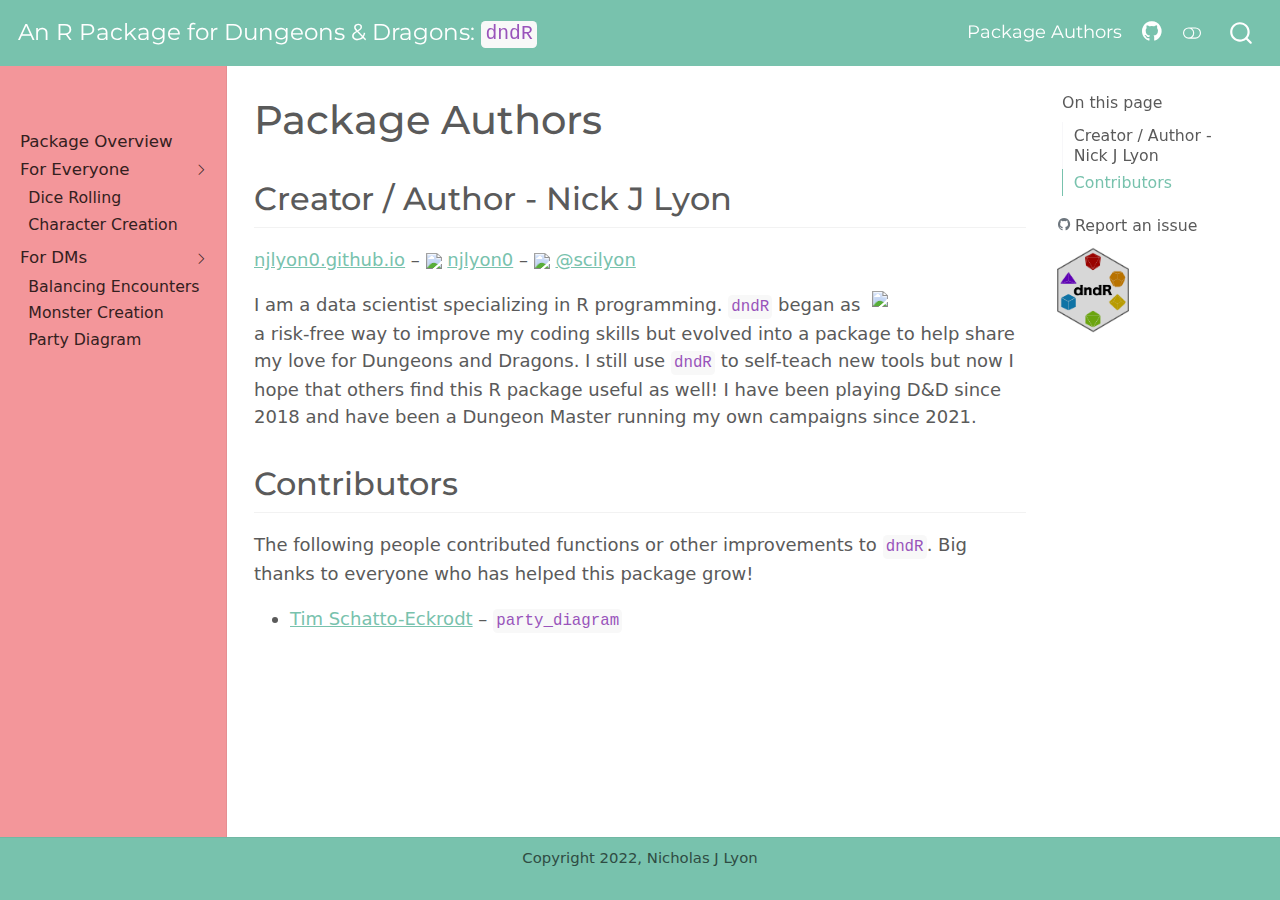
==== docs/authors.html @ 75fddccf "Created an 'authors' page and rendered the website with it included (in the navbar)" ====
<!DOCTYPE html>
<html xmlns="http://www.w3.org/1999/xhtml" lang="en" xml:lang="en"><head>

<meta charset="utf-8">
<meta name="generator" content="quarto-1.0.37">

<meta name="viewport" content="width=device-width, initial-scale=1.0, user-scalable=yes">


<title>An R Package for Dungeons &amp; Dragons: dndR - Package Authors</title>
<style>
code{white-space: pre-wrap;}
span.smallcaps{font-variant: small-caps;}
span.underline{text-decoration: underline;}
div.column{display: inline-block; vertical-align: top; width: 50%;}
div.hanging-indent{margin-left: 1.5em; text-indent: -1.5em;}
ul.task-list{list-style: none;}
</style>


<script src="site_libs/quarto-nav/quarto-nav.js"></script>
<script src="site_libs/quarto-nav/headroom.min.js"></script>
<script src="site_libs/clipboard/clipboard.min.js"></script>
<script src="site_libs/quarto-search/autocomplete.umd.js"></script>
<script src="site_libs/quarto-search/fuse.min.js"></script>
<script src="site_libs/quarto-search/quarto-search.js"></script>
<meta name="quarto:offset" content="./">
<link href="./images/dndR_hex.png" rel="icon" type="image/png">
<script src="site_libs/quarto-html/quarto.js"></script>
<script src="site_libs/quarto-html/popper.min.js"></script>
<script src="site_libs/quarto-html/tippy.umd.min.js"></script>
<script src="site_libs/quarto-html/anchor.min.js"></script>
<link href="site_libs/quarto-html/tippy.css" rel="stylesheet">
<link href="site_libs/quarto-html/quarto-syntax-highlighting.css" rel="stylesheet" class="quarto-color-scheme" id="quarto-text-highlighting-styles">
<link href="site_libs/quarto-html/quarto-syntax-highlighting-dark.css" rel="prefetch" class="quarto-color-scheme quarto-color-alternate" id="quarto-text-highlighting-styles">
<script src="site_libs/bootstrap/bootstrap.min.js"></script>
<link href="site_libs/bootstrap/bootstrap-icons.css" rel="stylesheet">
<link href="site_libs/bootstrap/bootstrap.min.css" rel="stylesheet" class="quarto-color-scheme" id="quarto-bootstrap" data-mode="light">
<link href="site_libs/bootstrap/bootstrap-dark.min.css" rel="prefetch" class="quarto-color-scheme quarto-color-alternate" id="quarto-bootstrap" data-mode="dark">
<script id="quarto-search-options" type="application/json">{
  "location": "navbar",
  "copy-button": false,
  "collapse-after": 3,
  "panel-placement": "end",
  "type": "overlay",
  "limit": 20,
  "language": {
    "search-no-results-text": "No results",
    "search-matching-documents-text": "matching documents",
    "search-copy-link-title": "Copy link to search",
    "search-hide-matches-text": "Hide additional matches",
    "search-more-match-text": "more match in this document",
    "search-more-matches-text": "more matches in this document",
    "search-clear-button-title": "Clear",
    "search-detached-cancel-button-title": "Cancel",
    "search-submit-button-title": "Submit"
  }
}</script>


<link rel="stylesheet" href="styles.css">
<meta name="twitter:title" content="An R Package for Dungeons &amp; Dragons: dndR - Package Authors">
<meta name="twitter:description" content="njlyon0.github.io –  njlyon0 –  @scilyon">
<meta name="twitter:card" content="summary">
</head>

<body class="nav-sidebar docked nav-fixed">

<div id="quarto-search-results"></div>
  <header id="quarto-header" class="headroom fixed-top">
    <nav class="navbar navbar-expand-lg navbar-dark ">
      <div class="navbar-container container-fluid">
      <a class="navbar-brand" href="./index.html">
    <span class="navbar-title">An R Package for Dungeons &amp; Dragons: <code>dndR</code></span>
  </a>
          <button class="navbar-toggler" type="button" data-bs-toggle="collapse" data-bs-target="#navbarCollapse" aria-controls="navbarCollapse" aria-expanded="false" aria-label="Toggle navigation" onclick="if (window.quartoToggleHeadroom) { window.quartoToggleHeadroom(); }">
  <span class="navbar-toggler-icon"></span>
</button>
          <div class="collapse navbar-collapse" id="navbarCollapse">
            <ul class="navbar-nav navbar-nav-scroll ms-auto">
  <li class="nav-item">
    <a class="nav-link active" href="./authors.html" aria-current="page">Package Authors</a>
  </li>  
  <li class="nav-item compact">
    <a class="nav-link" href="https://github.com/njlyon0/dndR"><i class="bi bi-github" role="img">
</i> 
 </a>
  </li>  
</ul>
              <div class="quarto-toggle-container">
                  <a href="" class="quarto-color-scheme-toggle nav-link" onclick="window.quartoToggleColorScheme(); return false;" title="Toggle dark mode"><i class="bi"></i></a>
              </div>
              <div id="quarto-search" class="" title="Search"></div>
          </div> <!-- /navcollapse -->
      </div> <!-- /container-fluid -->
    </nav>
  <nav class="quarto-secondary-nav" data-bs-toggle="collapse" data-bs-target="#quarto-sidebar" aria-controls="quarto-sidebar" aria-expanded="false" aria-label="Toggle sidebar navigation" onclick="if (window.quartoToggleHeadroom) { window.quartoToggleHeadroom(); }">
    <div class="container-fluid d-flex justify-content-between">
      <h1 class="quarto-secondary-nav-title">Package Authors</h1>
      <button type="button" class="quarto-btn-toggle btn" aria-label="Show secondary navigation">
        <i class="bi bi-chevron-right"></i>
      </button>
    </div>
  </nav>
</header>
<!-- content -->
<div id="quarto-content" class="quarto-container page-columns page-rows-contents page-layout-article page-navbar">
<!-- sidebar -->
  <nav id="quarto-sidebar" class="sidebar collapse sidebar-navigation docked overflow-auto">
      <div class="mt-2 flex-shrink-0 align-items-center">
        <div class="sidebar-search">
        <div id="quarto-search" class="" title="Search"></div>
        </div>
      </div>
    <div class="sidebar-menu-container"> 
    <ul class="list-unstyled mt-1">
        <li class="sidebar-item">
  <div class="sidebar-item-container"> 
  <a href="./index.html" class="sidebar-item-text sidebar-link">Package Overview</a>
  </div>
</li>
        <li class="sidebar-item sidebar-item-section">
      <div class="sidebar-item-container"> 
            <a class="sidebar-item-text sidebar-link text-start" data-bs-toggle="collapse" data-bs-target="#quarto-sidebar-section-1" aria-expanded="true">For Everyone</a>
          <a class="sidebar-item-toggle text-start" data-bs-toggle="collapse" data-bs-target="#quarto-sidebar-section-1" aria-expanded="true">
            <i class="bi bi-chevron-right ms-2"></i>
          </a> 
      </div>
      <ul id="quarto-sidebar-section-1" class="collapse list-unstyled sidebar-section depth1 show">  
          <li class="sidebar-item">
  <div class="sidebar-item-container"> 
  <a href="./dice.html" class="sidebar-item-text sidebar-link">Dice Rolling</a>
  </div>
</li>
          <li class="sidebar-item">
  <div class="sidebar-item-container"> 
  <a href="./create-characters.html" class="sidebar-item-text sidebar-link">Character Creation</a>
  </div>
</li>
      </ul>
  </li>
        <li class="sidebar-item sidebar-item-section">
      <div class="sidebar-item-container"> 
            <a class="sidebar-item-text sidebar-link text-start" data-bs-toggle="collapse" data-bs-target="#quarto-sidebar-section-2" aria-expanded="true">For DMs</a>
          <a class="sidebar-item-toggle text-start" data-bs-toggle="collapse" data-bs-target="#quarto-sidebar-section-2" aria-expanded="true">
            <i class="bi bi-chevron-right ms-2"></i>
          </a> 
      </div>
      <ul id="quarto-sidebar-section-2" class="collapse list-unstyled sidebar-section depth1 show">  
          <li class="sidebar-item">
  <div class="sidebar-item-container"> 
  <a href="./encounter-balance.html" class="sidebar-item-text sidebar-link">Balancing Encounters</a>
  </div>
</li>
          <li class="sidebar-item">
  <div class="sidebar-item-container"> 
  <a href="./create-monsters.html" class="sidebar-item-text sidebar-link">Monster Creation</a>
  </div>
</li>
          <li class="sidebar-item">
  <div class="sidebar-item-container"> 
  <a href="./party_diagram.html" class="sidebar-item-text sidebar-link">Party Diagram</a>
  </div>
</li>
      </ul>
  </li>
    </ul>
    </div>
</nav>
<!-- margin-sidebar -->
    <div id="quarto-margin-sidebar" class="sidebar margin-sidebar">
        <nav id="TOC" role="doc-toc">
    <h2 id="toc-title">On this page</h2>
   
  <ul>
  <li><a href="#creator-author---nick-j-lyon" id="toc-creator-author---nick-j-lyon" class="nav-link active" data-scroll-target="#creator-author---nick-j-lyon">Creator / Author - Nick J Lyon</a></li>
  <li><a href="#contributors" id="toc-contributors" class="nav-link" data-scroll-target="#contributors">Contributors</a></li>
  </ul>
<div class="toc-actions"><div><i class="bi bi-github"></i></div><div class="action-links"><p><a href="https://github.com/njlyon0/dndR/issues/new" class="toc-action">Report an issue</a></p></div></div></nav>
    <div class="quarto-margin-footer"><div class="margin-footer-item">
<p><img src="images/dndR_hex.png" width="40%"></p>
</div></div></div>
<!-- main -->
<main class="content" id="quarto-document-content">

<header id="title-block-header" class="quarto-title-block default">
<div class="quarto-title">
<h1 class="title d-none d-lg-block">Package Authors</h1>
</div>



<div class="quarto-title-meta">

    
    
  </div>
  

</header>

<section id="creator-author---nick-j-lyon" class="level2">
<h2 class="anchored" data-anchor-id="creator-author---nick-j-lyon">Creator / Author - Nick J Lyon</h2>
<p><a href="https://njlyon0.github.io/">njlyon0.github.io</a> – <img src="images/github.png" width="2%"> <a href="https://github.com/njlyon0">njlyon0</a> – <img src="images/twitter.png" width="2%"> <a href="https://twitter.com/scilyon">@scilyon</a></p>
<p><img src="images/nlyon.png" align="right" width="20%"></p>
<p>I am a data scientist specializing in R programming. <code>dndR</code> began as a risk-free way to improve my coding skills but evolved into a package to help share my love for Dungeons and Dragons. I still use <code>dndR</code> to self-teach new tools but now I hope that others find this R package useful as well! I have been playing D&amp;D since 2018 and have been a Dungeon Master running my own campaigns since 2021.</p>
</section>
<section id="contributors" class="level2">
<h2 class="anchored" data-anchor-id="contributors">Contributors</h2>
<p>The following people contributed functions or other improvements to <code>dndR</code>. Big thanks to everyone who has helped this package grow!</p>
<ul>
<li><a href="https://kudusch.de/">Tim Schatto-Eckrodt</a> – <code>party_diagram</code></li>
</ul>


</section>

</main> <!-- /main -->
<script id="quarto-html-after-body" type="application/javascript">
window.document.addEventListener("DOMContentLoaded", function (event) {
  const toggleBodyColorMode = (bsSheetEl) => {
    const mode = bsSheetEl.getAttribute("data-mode");
    const bodyEl = window.document.querySelector("body");
    if (mode === "dark") {
      bodyEl.classList.add("quarto-dark");
      bodyEl.classList.remove("quarto-light");
    } else {
      bodyEl.classList.add("quarto-light");
      bodyEl.classList.remove("quarto-dark");
    }
  }
  const toggleBodyColorPrimary = () => {
    const bsSheetEl = window.document.querySelector("link#quarto-bootstrap");
    if (bsSheetEl) {
      toggleBodyColorMode(bsSheetEl);
    }
  }
  toggleBodyColorPrimary();  
  const disableStylesheet = (stylesheets) => {
    for (let i=0; i < stylesheets.length; i++) {
      const stylesheet = stylesheets[i];
      stylesheet.rel = 'prefetch';
    }
  }
  const enableStylesheet = (stylesheets) => {
    for (let i=0; i < stylesheets.length; i++) {
      const stylesheet = stylesheets[i];
      stylesheet.rel = 'stylesheet';
    }
  }
  const manageTransitions = (selector, allowTransitions) => {
    const els = window.document.querySelectorAll(selector);
    for (let i=0; i < els.length; i++) {
      const el = els[i];
      if (allowTransitions) {
        el.classList.remove('notransition');
      } else {
        el.classList.add('notransition');
      }
    }
  }
  const toggleColorMode = (alternate) => {
    // Switch the stylesheets
    const alternateStylesheets = window.document.querySelectorAll('link.quarto-color-scheme.quarto-color-alternate');
    manageTransitions('#quarto-margin-sidebar .nav-link', false);
    if (alternate) {
      enableStylesheet(alternateStylesheets);
      for (const sheetNode of alternateStylesheets) {
        if (sheetNode.id === "quarto-bootstrap") {
          toggleBodyColorMode(sheetNode);
        }
      }
    } else {
      disableStylesheet(alternateStylesheets);
      toggleBodyColorPrimary();
    }
    manageTransitions('#quarto-margin-sidebar .nav-link', true);
    // Switch the toggles
    const toggles = window.document.querySelectorAll('.quarto-color-scheme-toggle');
    for (let i=0; i < toggles.length; i++) {
      const toggle = toggles[i];
      if (toggle) {
        if (alternate) {
          toggle.classList.add("alternate");     
        } else {
          toggle.classList.remove("alternate");
        }
      }
    }
  }
  const isFileUrl = () => { 
    return window.location.protocol === 'file:';
  }
  const hasAlternateSentinel = () => {  
    let styleSentinel = getColorSchemeSentinel();
    if (styleSentinel !== null) {
      return styleSentinel === "alternate";
    } else {
      return false;
    }
  }
  const setStyleSentinel = (alternate) => {
    const value = alternate ? "alternate" : "default";
    if (!isFileUrl()) {
      window.localStorage.setItem("quarto-color-scheme", value);
    } else {
      localAlternateSentinel = value;
    }
  }
  const getColorSchemeSentinel = () => {
    if (!isFileUrl()) {
      const storageValue = window.localStorage.getItem("quarto-color-scheme");
      return storageValue != null ? storageValue : localAlternateSentinel;
    } else {
      return localAlternateSentinel;
    }
  }
  let localAlternateSentinel = 'default';
  // Dark / light mode switch
  window.quartoToggleColorScheme = () => {
    // Read the current dark / light value 
    let toAlternate = !hasAlternateSentinel();
    toggleColorMode(toAlternate);
    setStyleSentinel(toAlternate);
  };
  // Ensure there is a toggle, if there isn't float one in the top right
  if (window.document.querySelector('.quarto-color-scheme-toggle') === null) {
    const a = window.document.createElement('a');
    a.classList.add('top-right');
    a.classList.add('quarto-color-scheme-toggle');
    a.href = "";
    a.onclick = function() { try { window.quartoToggleColorScheme(); } catch {} return false; };
    const i = window.document.createElement("i");
    i.classList.add('bi');
    a.appendChild(i);
    window.document.body.appendChild(a);
  }
  // Switch to dark mode if need be
  if (hasAlternateSentinel()) {
    toggleColorMode(true);
  } 
  const icon = "";
  const anchorJS = new window.AnchorJS();
  anchorJS.options = {
    placement: 'right',
    icon: icon
  };
  anchorJS.add('.anchored');
  const clipboard = new window.ClipboardJS('.code-copy-button', {
    target: function(trigger) {
      return trigger.previousElementSibling;
    }
  });
  clipboard.on('success', function(e) {
    // button target
    const button = e.trigger;
    // don't keep focus
    button.blur();
    // flash "checked"
    button.classList.add('code-copy-button-checked');
    var currentTitle = button.getAttribute("title");
    button.setAttribute("title", "Copied!");
    setTimeout(function() {
      button.setAttribute("title", currentTitle);
      button.classList.remove('code-copy-button-checked');
    }, 1000);
    // clear code selection
    e.clearSelection();
  });
  function tippyHover(el, contentFn) {
    const config = {
      allowHTML: true,
      content: contentFn,
      maxWidth: 500,
      delay: 100,
      arrow: false,
      appendTo: function(el) {
          return el.parentElement;
      },
      interactive: true,
      interactiveBorder: 10,
      theme: 'quarto',
      placement: 'bottom-start'
    };
    window.tippy(el, config); 
  }
  const noterefs = window.document.querySelectorAll('a[role="doc-noteref"]');
  for (var i=0; i<noterefs.length; i++) {
    const ref = noterefs[i];
    tippyHover(ref, function() {
      let href = ref.getAttribute('href');
      try { href = new URL(href).hash; } catch {}
      const id = href.replace(/^#\/?/, "");
      const note = window.document.getElementById(id);
      return note.innerHTML;
    });
  }
  var bibliorefs = window.document.querySelectorAll('a[role="doc-biblioref"]');
  for (var i=0; i<bibliorefs.length; i++) {
    const ref = bibliorefs[i];
    const cites = ref.parentNode.getAttribute('data-cites').split(' ');
    tippyHover(ref, function() {
      var popup = window.document.createElement('div');
      cites.forEach(function(cite) {
        var citeDiv = window.document.createElement('div');
        citeDiv.classList.add('hanging-indent');
        citeDiv.classList.add('csl-entry');
        var biblioDiv = window.document.getElementById('ref-' + cite);
        if (biblioDiv) {
          citeDiv.innerHTML = biblioDiv.innerHTML;
        }
        popup.appendChild(citeDiv);
      });
      return popup.innerHTML;
    });
  }
    var localhostRegex = new RegExp(/^(?:http|https):\/\/localhost\:?[0-9]*\//);
      var filterRegex = new RegExp('/' + window.location.host + '/');
    var isInternal = (href) => {
        return filterRegex.test(href) || localhostRegex.test(href);
    }
    // Inspect non-navigation links and adorn them if external
    var links = window.document.querySelectorAll('a:not(.nav-link):not(.navbar-brand):not(.toc-action):not(.sidebar-link):not(.sidebar-item-toggle):not(.pagination-link):not(.no-external)');
    for (var i=0; i<links.length; i++) {
      const link = links[i];
      if (!isInternal(link.href)) {
          // target, if specified
          link.setAttribute("target", "_blank");
      }
    }
});
</script>
</div> <!-- /content -->
<footer class="footer">
  <div class="nav-footer">
      <div class="nav-footer-center">Copyright 2022, Nicholas J Lyon</div>
  </div>
</footer>



</body></html>
---- docs/site_libs/quarto-html/tippy.css ----
.tippy-box[data-animation=fade][data-state=hidden]{opacity:0}[data-tippy-root]{max-width:calc(100vw - 10px)}.tippy-box{position:relative;background-color:#333;color:#fff;border-radius:4px;font-size:14px;line-height:1.4;white-space:normal;outline:0;transition-property:transform,visibility,opacity}.tippy-box[data-placement^=top]>.tippy-arrow{bottom:0}.tippy-box[data-placement^=top]>.tippy-arrow:before{bottom:-7px;left:0;border-width:8px 8px 0;border-top-color:initial;transform-origin:center top}.tippy-box[data-placement^=bottom]>.tippy-arrow{top:0}.tippy-box[data-placement^=bottom]>.tippy-arrow:before{top:-7px;left:0;border-width:0 8px 8px;border-bottom-color:initial;transform-origin:center bottom}.tippy-box[data-placement^=left]>.tippy-arrow{right:0}.tippy-box[data-placement^=left]>.tippy-arrow:before{border-width:8px 0 8px 8px;border-left-color:initial;right:-7px;transform-origin:center left}.tippy-box[data-placement^=right]>.tippy-arrow{left:0}.tippy-box[data-placement^=right]>.tippy-arrow:before{left:-7px;border-width:8px 8px 8px 0;border-right-color:initial;transform-origin:center right}.tippy-box[data-inertia][data-state=visible]{transition-timing-function:cubic-bezier(.54,1.5,.38,1.11)}.tippy-arrow{width:16px;height:16px;color:#333}.tippy-arrow:before{content:"";position:absolute;border-color:transparent;border-style:solid}.tippy-content{position:relative;padding:5px 9px;z-index:1}
---- docs/site_libs/quarto-html/quarto-syntax-highlighting.css ----
/* quarto syntax highlight colors */
:root {
  --quarto-hl-ot-color: #003B4F;
  --quarto-hl-at-color: #657422;
  --quarto-hl-ss-color: #20794D;
  --quarto-hl-an-color: #5E5E5E;
  --quarto-hl-fu-color: #4758AB;
  --quarto-hl-st-color: #20794D;
  --quarto-hl-cf-color: #003B4F;
  --quarto-hl-op-color: #5E5E5E;
  --quarto-hl-er-color: #AD0000;
  --quarto-hl-bn-color: #AD0000;
  --quarto-hl-al-color: #AD0000;
  --quarto-hl-va-color: #111111;
  --quarto-hl-bu-color: inherit;
  --quarto-hl-ex-color: inherit;
  --quarto-hl-pp-color: #AD0000;
  --quarto-hl-in-color: #5E5E5E;
  --quarto-hl-vs-color: #20794D;
  --quarto-hl-wa-color: #5E5E5E;
  --quarto-hl-do-color: #5E5E5E;
  --quarto-hl-im-color: #00769E;
  --quarto-hl-ch-color: #20794D;
  --quarto-hl-dt-color: #AD0000;
  --quarto-hl-fl-color: #AD0000;
  --quarto-hl-co-color: #5E5E5E;
  --quarto-hl-cv-color: #5E5E5E;
  --quarto-hl-cn-color: #8f5902;
  --quarto-hl-sc-color: #5E5E5E;
  --quarto-hl-dv-color: #AD0000;
  --quarto-hl-kw-color: #003B4F;
}

/* other quarto variables */
:root {
  --quarto-font-monospace: SFMono-Regular, Menlo, Monaco, Consolas, "Liberation Mono", "Courier New", monospace;
}

pre > code.sourceCode > span {
  color: #003B4F;
}

code span {
  color: #003B4F;
}

code.sourceCode > span {
  color: #003B4F;
}

div.sourceCode,
div.sourceCode pre.sourceCode {
  color: #003B4F;
}

code span.ot {
  color: #003B4F;
}

code span.at {
  color: #657422;
}

code span.ss {
  color: #20794D;
}

code span.an {
  color: #5E5E5E;
}

code span.fu {
  color: #4758AB;
}

code span.st {
  color: #20794D;
}

code span.cf {
  color: #003B4F;
}

code span.op {
  color: #5E5E5E;
}

code span.er {
  color: #AD0000;
}

code span.bn {
  color: #AD0000;
}

code span.al {
  color: #AD0000;
}

code span.va {
  color: #111111;
}

code span.pp {
  color: #AD0000;
}

code span.in {
  color: #5E5E5E;
}

code span.vs {
  color: #20794D;
}

code span.wa {
  color: #5E5E5E;
  font-style: italic;
}

code span.do {
  color: #5E5E5E;
  font-style: italic;
}

code span.im {
  color: #00769E;
}

code span.ch {
  color: #20794D;
}

code span.dt {
  color: #AD0000;
}

code span.fl {
  color: #AD0000;
}

code span.co {
  color: #5E5E5E;
}

code span.cv {
  color: #5E5E5E;
  font-style: italic;
}

code span.cn {
  color: #8f5902;
}

code span.sc {
  color: #5E5E5E;
}

code span.dv {
  color: #AD0000;
}

code span.kw {
  color: #003B4F;
}

.prevent-inlining {
  content: "</";
}

/*# sourceMappingURL=debc5d5d77c3f9108843748ff7464032.css.map */
---- docs/site_libs/quarto-html/quarto-syntax-highlighting-dark.css ----
/* quarto syntax highlight colors */
:root {
  --quarto-hl-al-color: #f07178;
  --quarto-hl-an-color: #d4d0ab;
  --quarto-hl-at-color: #00e0e0;
  --quarto-hl-bn-color: #d4d0ab;
  --quarto-hl-bu-color: #abe338;
  --quarto-hl-ch-color: #abe338;
  --quarto-hl-co-color: #f8f8f2;
  --quarto-hl-cv-color: #ffd700;
  --quarto-hl-cn-color: #ffd700;
  --quarto-hl-cf-color: #ffa07a;
  --quarto-hl-dt-color: #ffa07a;
  --quarto-hl-dv-color: #d4d0ab;
  --quarto-hl-do-color: #f8f8f2;
  --quarto-hl-er-color: #f07178;
  --quarto-hl-ex-color: #00e0e0;
  --quarto-hl-fl-color: #d4d0ab;
  --quarto-hl-fu-color: #ffa07a;
  --quarto-hl-im-color: #abe338;
  --quarto-hl-in-color: #d4d0ab;
  --quarto-hl-kw-color: #ffa07a;
  --quarto-hl-op-color: #ffa07a;
  --quarto-hl-ot-color: #00e0e0;
  --quarto-hl-pp-color: #dcc6e0;
  --quarto-hl-re-color: #00e0e0;
  --quarto-hl-sc-color: #abe338;
  --quarto-hl-ss-color: #abe338;
  --quarto-hl-st-color: #abe338;
  --quarto-hl-va-color: #00e0e0;
  --quarto-hl-vs-color: #abe338;
  --quarto-hl-wa-color: #dcc6e0;
}

/* other quarto variables */
:root {
  --quarto-font-monospace: SFMono-Regular, Menlo, Monaco, Consolas, "Liberation Mono", "Courier New", monospace;
}

code span.al {
  font-weight: bold;
  color: #f07178;
}

code span.an {
  color: #d4d0ab;
}

code span.at {
  color: #00e0e0;
}

code span.bn {
  color: #d4d0ab;
}

code span.bu {
  color: #abe338;
}

code span.ch {
  color: #abe338;
}

code span.co {
  font-style: italic;
  color: #f8f8f2;
}

code span.cv {
  color: #ffd700;
}

code span.cn {
  color: #ffd700;
}

code span.cf {
  font-weight: bold;
  color: #ffa07a;
}

code span.dt {
  color: #ffa07a;
}

code span.dv {
  color: #d4d0ab;
}

code span.do {
  color: #f8f8f2;
}

code span.er {
  color: #f07178;
  text-decoration: underline;
}

code span.ex {
  font-weight: bold;
  color: #00e0e0;
}

code span.fl {
  color: #d4d0ab;
}

code span.fu {
  color: #ffa07a;
}

code span.im {
  color: #abe338;
}

code span.in {
  color: #d4d0ab;
}

code span.kw {
  font-weight: bold;
  color: #ffa07a;
}

pre > code.sourceCode > span {
  color: #f8f8f2;
}

code span {
  color: #f8f8f2;
}

code.sourceCode > span {
  color: #f8f8f2;
}

div.sourceCode,
div.sourceCode pre.sourceCode {
  color: #f8f8f2;
}

code span.op {
  color: #ffa07a;
}

code span.ot {
  color: #00e0e0;
}

code span.pp {
  color: #dcc6e0;
}

code span.re {
  color: #00e0e0;
}

code span.sc {
  color: #abe338;
}

code span.ss {
  color: #abe338;
}

code span.st {
  color: #abe338;
}

code span.va {
  color: #00e0e0;
}

code span.vs {
  color: #abe338;
}

code span.wa {
  color: #dcc6e0;
}

.prevent-inlining {
  content: "</";
}

/*# sourceMappingURL=935a306eefa94366c21e1a970dddb765.css.map */
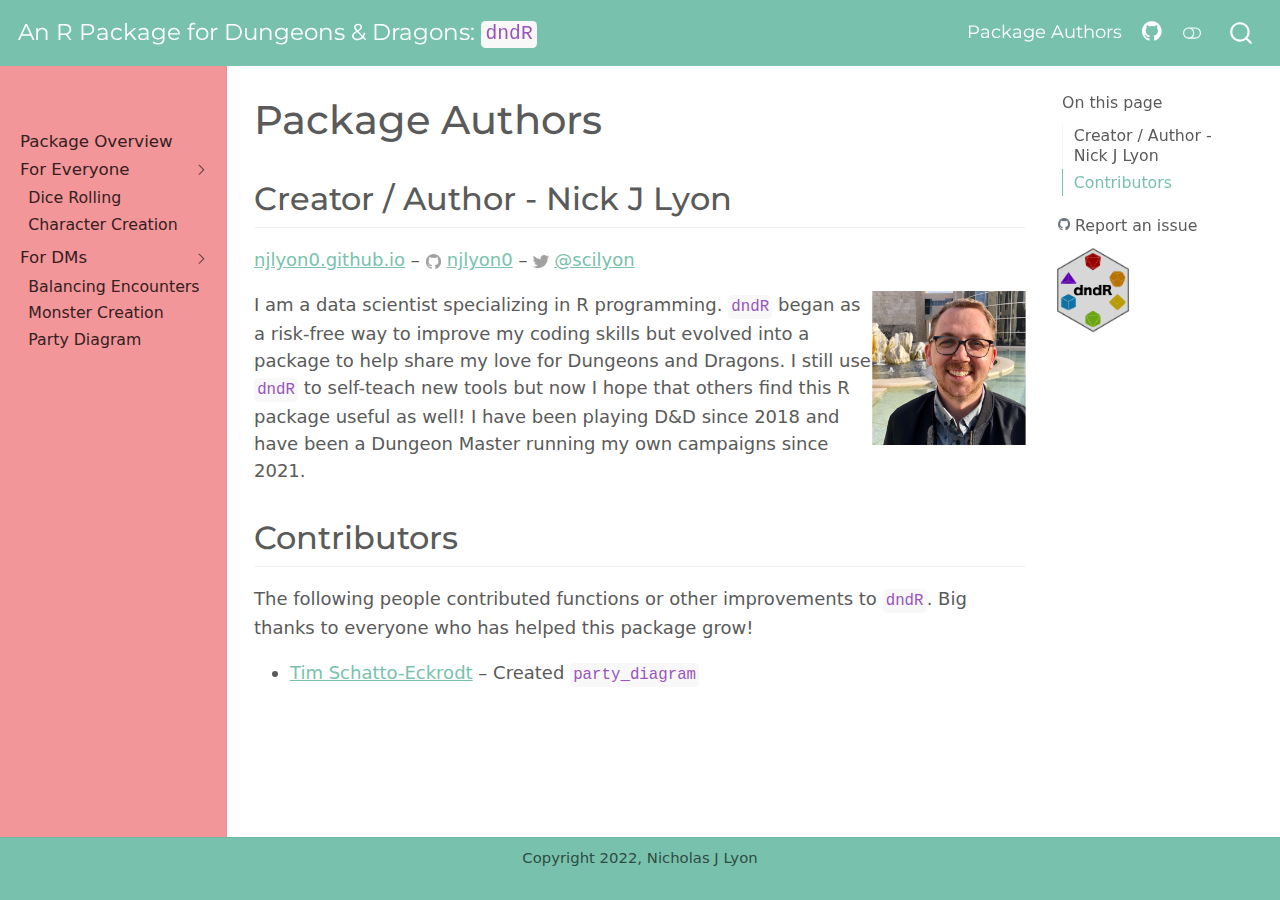
==== commit a1a00d21: "Clarified Tim's contribution on author page and re-rendered site" ====
--- a/docs/authors.html
+++ b/docs/authors.html
@@ -209,7 +209,7 @@
 <h2 class="anchored" data-anchor-id="contributors">Contributors</h2>
 <p>The following people contributed functions or other improvements to <code>dndR</code>. Big thanks to everyone who has helped this package grow!</p>
 <ul>
-<li><a href="https://kudusch.de/">Tim Schatto-Eckrodt</a> – <code>party_diagram</code></li>
+<li><a href="https://kudusch.de/">Tim Schatto-Eckrodt</a> – Created <code>party_diagram</code></li>
 </ul>
 
 
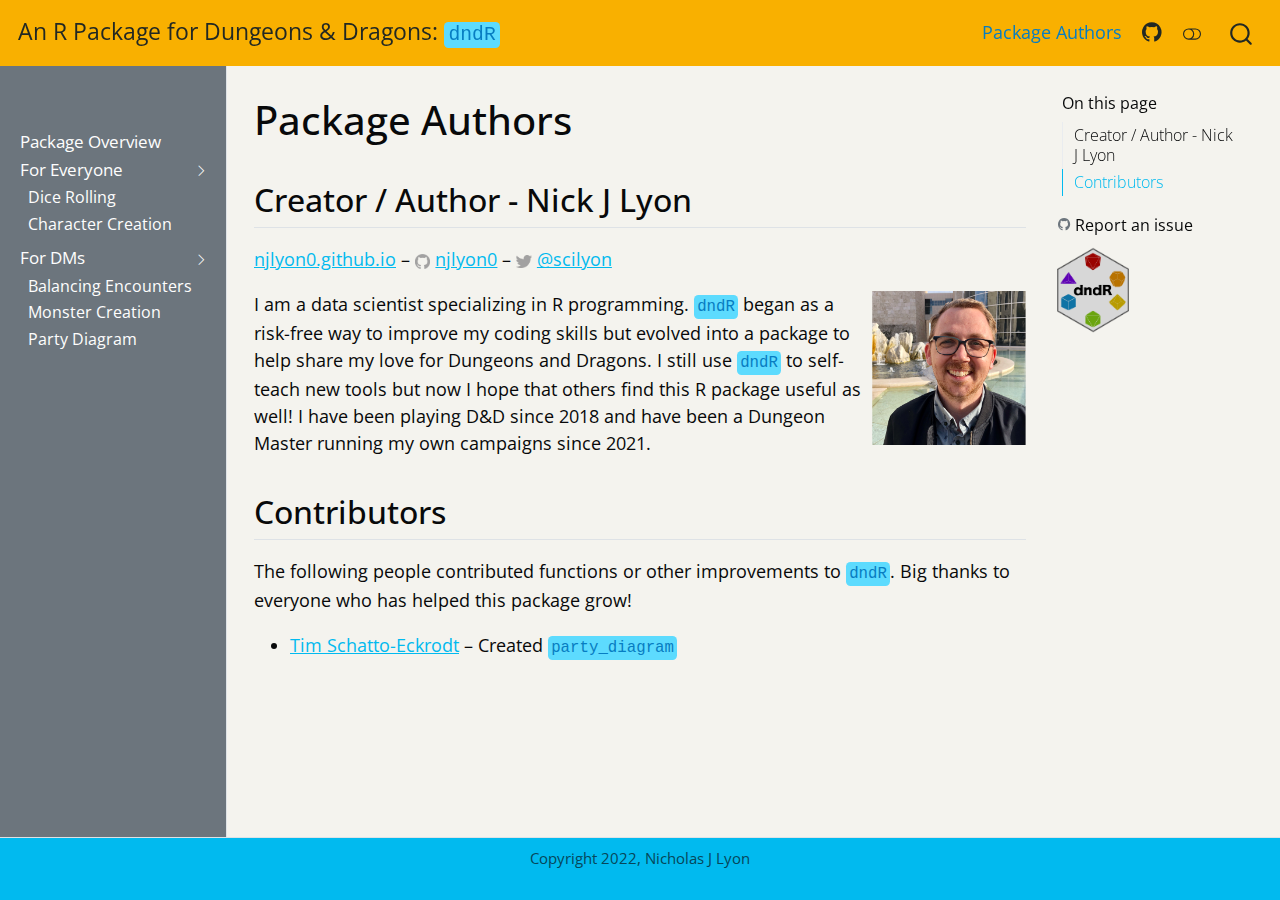
==== commit 6f1540c6: "Added new custom theme to match my website!" ====
--- a/docs/authors.html
+++ b/docs/authors.html
@@ -58,7 +58,6 @@
 }</script>
 
 
-<link rel="stylesheet" href="styles.css">
 <meta name="twitter:title" content="An R Package for Dungeons &amp; Dragons: dndR - Package Authors">
 <meta name="twitter:description" content="njlyon0.github.io –  njlyon0 –  @scilyon">
 <meta name="twitter:card" content="summary">
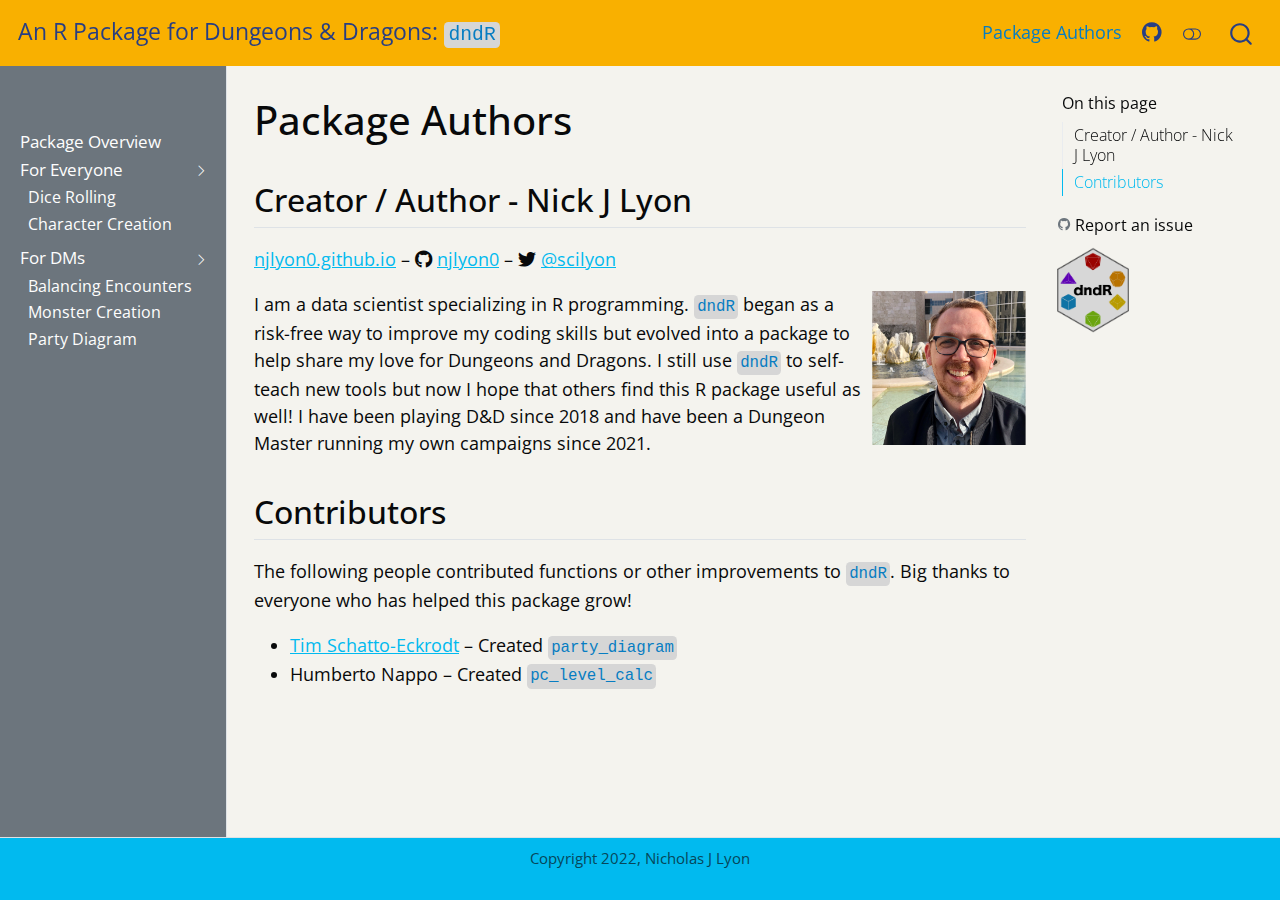
==== commit 6d888785: "Added Humberto to authors tab and re-rendered site with theme update and fontawesome extension" ====
--- a/docs/authors.html
+++ b/docs/authors.html
@@ -2,7 +2,7 @@
 <html xmlns="http://www.w3.org/1999/xhtml" lang="en" xml:lang="en"><head>
 
 <meta charset="utf-8">
-<meta name="generator" content="quarto-1.0.37">
+<meta name="generator" content="quarto-1.2.313">
 
 <meta name="viewport" content="width=device-width, initial-scale=1.0, user-scalable=yes">
 
@@ -11,10 +11,15 @@
 <style>
 code{white-space: pre-wrap;}
 span.smallcaps{font-variant: small-caps;}
-span.underline{text-decoration: underline;}
-div.column{display: inline-block; vertical-align: top; width: 50%;}
+div.columns{display: flex; gap: min(4vw, 1.5em);}
+div.column{flex: auto; overflow-x: auto;}
 div.hanging-indent{margin-left: 1.5em; text-indent: -1.5em;}
 ul.task-list{list-style: none;}
+ul.task-list li input[type="checkbox"] {
+  width: 0.8em;
+  margin: 0 0.8em 0.2em -1.6em;
+  vertical-align: middle;
+}
 </style>
 
 
@@ -37,6 +42,8 @@
 <link href="site_libs/bootstrap/bootstrap-icons.css" rel="stylesheet">
 <link href="site_libs/bootstrap/bootstrap.min.css" rel="stylesheet" class="quarto-color-scheme" id="quarto-bootstrap" data-mode="light">
 <link href="site_libs/bootstrap/bootstrap-dark.min.css" rel="prefetch" class="quarto-color-scheme quarto-color-alternate" id="quarto-bootstrap" data-mode="dark">
+<link href="site_libs/quarto-contrib/fontawesome6-0.1.0/all.css" rel="stylesheet">
+<link href="site_libs/quarto-contrib/fontawesome6-0.1.0/latex-fontsize.css" rel="stylesheet">
 <script id="quarto-search-options" type="application/json">{
   "location": "navbar",
   "copy-button": false,
@@ -69,21 +76,24 @@
   <header id="quarto-header" class="headroom fixed-top">
     <nav class="navbar navbar-expand-lg navbar-dark ">
       <div class="navbar-container container-fluid">
-      <a class="navbar-brand" href="./index.html">
+      <div class="navbar-brand-container">
+    <a class="navbar-brand" href="./index.html">
     <span class="navbar-title">An R Package for Dungeons &amp; Dragons: <code>dndR</code></span>
-  </a>
+    </a>
+  </div>
           <button class="navbar-toggler" type="button" data-bs-toggle="collapse" data-bs-target="#navbarCollapse" aria-controls="navbarCollapse" aria-expanded="false" aria-label="Toggle navigation" onclick="if (window.quartoToggleHeadroom) { window.quartoToggleHeadroom(); }">
   <span class="navbar-toggler-icon"></span>
 </button>
           <div class="collapse navbar-collapse" id="navbarCollapse">
             <ul class="navbar-nav navbar-nav-scroll ms-auto">
   <li class="nav-item">
-    <a class="nav-link active" href="./authors.html" aria-current="page">Package Authors</a>
+    <a class="nav-link active" href="./authors.html" aria-current="page">
+ <span class="menu-text">Package Authors</span></a>
   </li>  
   <li class="nav-item compact">
     <a class="nav-link" href="https://github.com/njlyon0/dndR"><i class="bi bi-github" role="img">
 </i> 
- </a>
+ <span class="menu-text"></span></a>
   </li>  
 </ul>
               <div class="quarto-toggle-container">
@@ -168,7 +178,7 @@
 </nav>
 <!-- margin-sidebar -->
     <div id="quarto-margin-sidebar" class="sidebar margin-sidebar">
-        <nav id="TOC" role="doc-toc">
+        <nav id="TOC" role="doc-toc" class="toc-active">
     <h2 id="toc-title">On this page</h2>
    
   <ul>
@@ -192,6 +202,7 @@
 <div class="quarto-title-meta">
 
     
+  
     
   </div>
   
@@ -200,7 +211,7 @@
 
 <section id="creator-author---nick-j-lyon" class="level2">
 <h2 class="anchored" data-anchor-id="creator-author---nick-j-lyon">Creator / Author - Nick J Lyon</h2>
-<p><a href="https://njlyon0.github.io/">njlyon0.github.io</a> – <img src="images/github.png" width="2%"> <a href="https://github.com/njlyon0">njlyon0</a> – <img src="images/twitter.png" width="2%"> <a href="https://twitter.com/scilyon">@scilyon</a></p>
+<p><a href="https://njlyon0.github.io/">njlyon0.github.io</a> – <i class="fa-brands fa-github" aria-label="github"></i> <a href="https://github.com/njlyon0">njlyon0</a> – <i class="fa-brands fa-twitter" aria-label="twitter"></i> <a href="https://twitter.com/scilyon">@scilyon</a></p>
 <p><img src="images/nlyon.png" align="right" width="20%"></p>
 <p>I am a data scientist specializing in R programming. <code>dndR</code> began as a risk-free way to improve my coding skills but evolved into a package to help share my love for Dungeons and Dragons. I still use <code>dndR</code> to self-teach new tools but now I hope that others find this R package useful as well! I have been playing D&amp;D since 2018 and have been a Dungeon Master running my own campaigns since 2021.</p>
 </section>
@@ -209,6 +220,7 @@
 <p>The following people contributed functions or other improvements to <code>dndR</code>. Big thanks to everyone who has helped this package grow!</p>
 <ul>
 <li><a href="https://kudusch.de/">Tim Schatto-Eckrodt</a> – Created <code>party_diagram</code></li>
+<li>Humberto Nappo – Created <code>pc_level_calc</code></li>
 </ul>
 
 
@@ -285,6 +297,16 @@
           toggle.classList.remove("alternate");
         }
       }
+    }
+    // Hack to workaround the fact that safari doesn't
+    // properly recolor the scrollbar when toggling (#1455)
+    if (navigator.userAgent.indexOf('Safari') > 0 && navigator.userAgent.indexOf('Chrome') == -1) {
+      manageTransitions("body", false);
+      window.scrollTo(0, 1);
+      setTimeout(() => {
+        window.scrollTo(0, 0);
+        manageTransitions("body", true);
+      }, 40);  
     }
   }
   const isFileUrl = () => { 
@@ -337,7 +359,9 @@
   // Switch to dark mode if need be
   if (hasAlternateSentinel()) {
     toggleColorMode(true);
-  } 
+  } else {
+    toggleColorMode(false);
+  }
   const icon = "";
   const anchorJS = new window.AnchorJS();
   anchorJS.options = {
@@ -359,7 +383,24 @@
     button.classList.add('code-copy-button-checked');
     var currentTitle = button.getAttribute("title");
     button.setAttribute("title", "Copied!");
+    let tooltip;
+    if (window.bootstrap) {
+      button.setAttribute("data-bs-toggle", "tooltip");
+      button.setAttribute("data-bs-placement", "left");
+      button.setAttribute("data-bs-title", "Copied!");
+      tooltip = new bootstrap.Tooltip(button, 
+        { trigger: "manual", 
+          customClass: "code-copy-button-tooltip",
+          offset: [0, -8]});
+      tooltip.show();    
+    }
     setTimeout(function() {
+      if (tooltip) {
+        tooltip.hide();
+        button.removeAttribute("data-bs-title");
+        button.removeAttribute("data-bs-toggle");
+        button.removeAttribute("data-bs-placement");
+      }
       button.setAttribute("title", currentTitle);
       button.classList.remove('code-copy-button-checked');
     }, 1000);
@@ -387,31 +428,50 @@
   for (var i=0; i<noterefs.length; i++) {
     const ref = noterefs[i];
     tippyHover(ref, function() {
-      let href = ref.getAttribute('href');
+      // use id or data attribute instead here
+      let href = ref.getAttribute('data-footnote-href') || ref.getAttribute('href');
       try { href = new URL(href).hash; } catch {}
       const id = href.replace(/^#\/?/, "");
       const note = window.document.getElementById(id);
       return note.innerHTML;
     });
   }
+  const findCites = (el) => {
+    const parentEl = el.parentElement;
+    if (parentEl) {
+      const cites = parentEl.dataset.cites;
+      if (cites) {
+        return {
+          el,
+          cites: cites.split(' ')
+        };
+      } else {
+        return findCites(el.parentElement)
+      }
+    } else {
+      return undefined;
+    }
+  };
   var bibliorefs = window.document.querySelectorAll('a[role="doc-biblioref"]');
   for (var i=0; i<bibliorefs.length; i++) {
     const ref = bibliorefs[i];
-    const cites = ref.parentNode.getAttribute('data-cites').split(' ');
-    tippyHover(ref, function() {
-      var popup = window.document.createElement('div');
-      cites.forEach(function(cite) {
-        var citeDiv = window.document.createElement('div');
-        citeDiv.classList.add('hanging-indent');
-        citeDiv.classList.add('csl-entry');
-        var biblioDiv = window.document.getElementById('ref-' + cite);
-        if (biblioDiv) {
-          citeDiv.innerHTML = biblioDiv.innerHTML;
-        }
-        popup.appendChild(citeDiv);
+    const citeInfo = findCites(ref);
+    if (citeInfo) {
+      tippyHover(citeInfo.el, function() {
+        var popup = window.document.createElement('div');
+        citeInfo.cites.forEach(function(cite) {
+          var citeDiv = window.document.createElement('div');
+          citeDiv.classList.add('hanging-indent');
+          citeDiv.classList.add('csl-entry');
+          var biblioDiv = window.document.getElementById('ref-' + cite);
+          if (biblioDiv) {
+            citeDiv.innerHTML = biblioDiv.innerHTML;
+          }
+          popup.appendChild(citeDiv);
+        });
+        return popup.innerHTML;
       });
-      return popup.innerHTML;
-    });
+    }
   }
     var localhostRegex = new RegExp(/^(?:http|https):\/\/localhost\:?[0-9]*\//);
       var filterRegex = new RegExp('/' + window.location.host + '/');
@@ -419,7 +479,7 @@
         return filterRegex.test(href) || localhostRegex.test(href);
     }
     // Inspect non-navigation links and adorn them if external
-    var links = window.document.querySelectorAll('a:not(.nav-link):not(.navbar-brand):not(.toc-action):not(.sidebar-link):not(.sidebar-item-toggle):not(.pagination-link):not(.no-external)');
+    var links = window.document.querySelectorAll('a:not(.nav-link):not(.navbar-brand):not(.toc-action):not(.sidebar-link):not(.sidebar-item-toggle):not(.pagination-link):not(.no-external):not([aria-hidden]):not(.dropdown-item)');
     for (var i=0; i<links.length; i++) {
       const link = links[i];
       if (!isInternal(link.href)) {
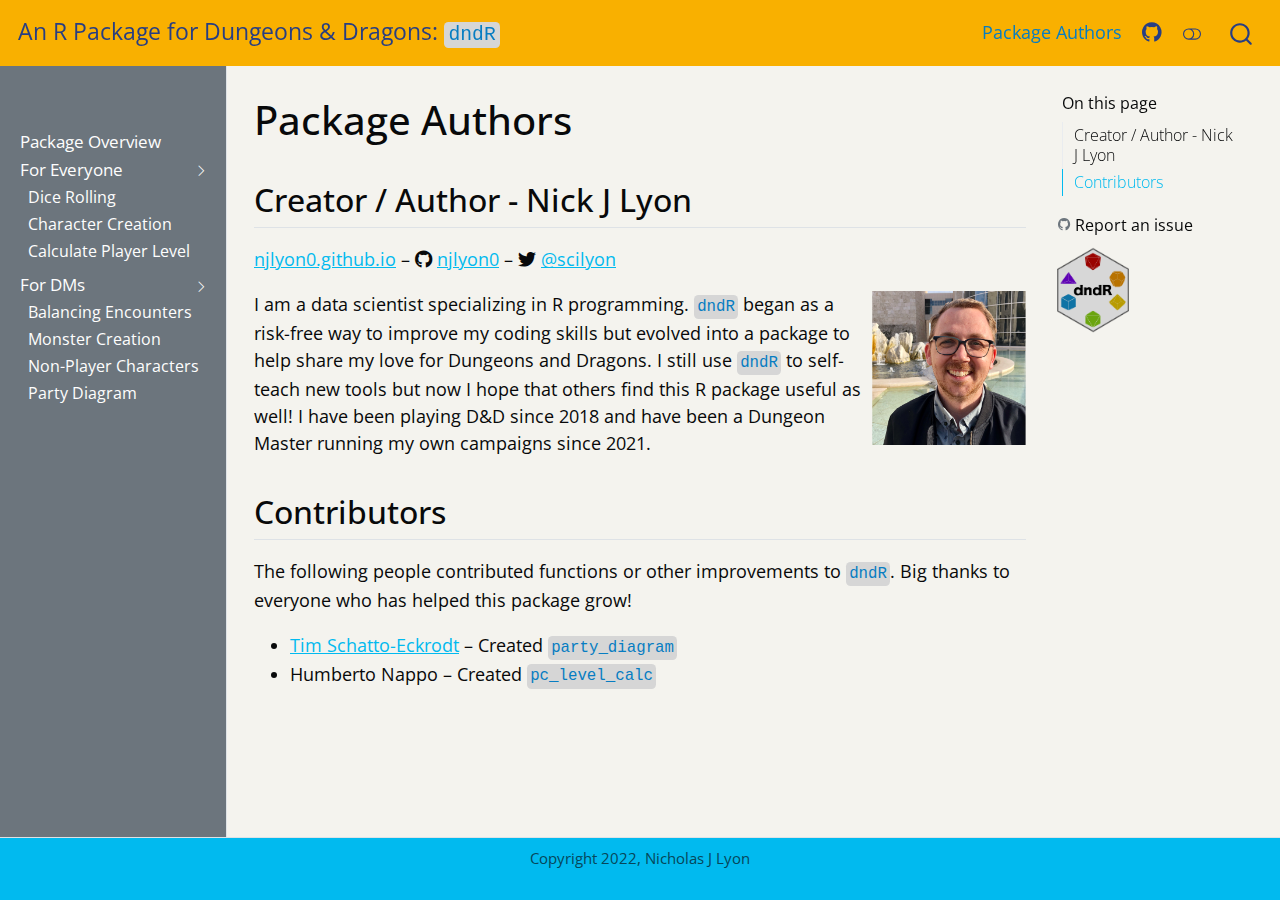
==== commit 770cb466: "Added `npc_creator` and `pc_level_calc` pages to the website and rendered those changes" ====
--- a/docs/authors.html
+++ b/docs/authors.html
@@ -146,6 +146,11 @@
   <a href="./create-characters.html" class="sidebar-item-text sidebar-link">Character Creation</a>
   </div>
 </li>
+          <li class="sidebar-item">
+  <div class="sidebar-item-container"> 
+  <a href="./pc-level-calc.html" class="sidebar-item-text sidebar-link">Calculate Player Level</a>
+  </div>
+</li>
       </ul>
   </li>
         <li class="sidebar-item sidebar-item-section">
@@ -168,7 +173,12 @@
 </li>
           <li class="sidebar-item">
   <div class="sidebar-item-container"> 
-  <a href="./party_diagram.html" class="sidebar-item-text sidebar-link">Party Diagram</a>
+  <a href="./npc-creation.html" class="sidebar-item-text sidebar-link">Non-Player Characters</a>
+  </div>
+</li>
+          <li class="sidebar-item">
+  <div class="sidebar-item-container"> 
+  <a href="./party-diagram.html" class="sidebar-item-text sidebar-link">Party Diagram</a>
   </div>
 </li>
       </ul>
